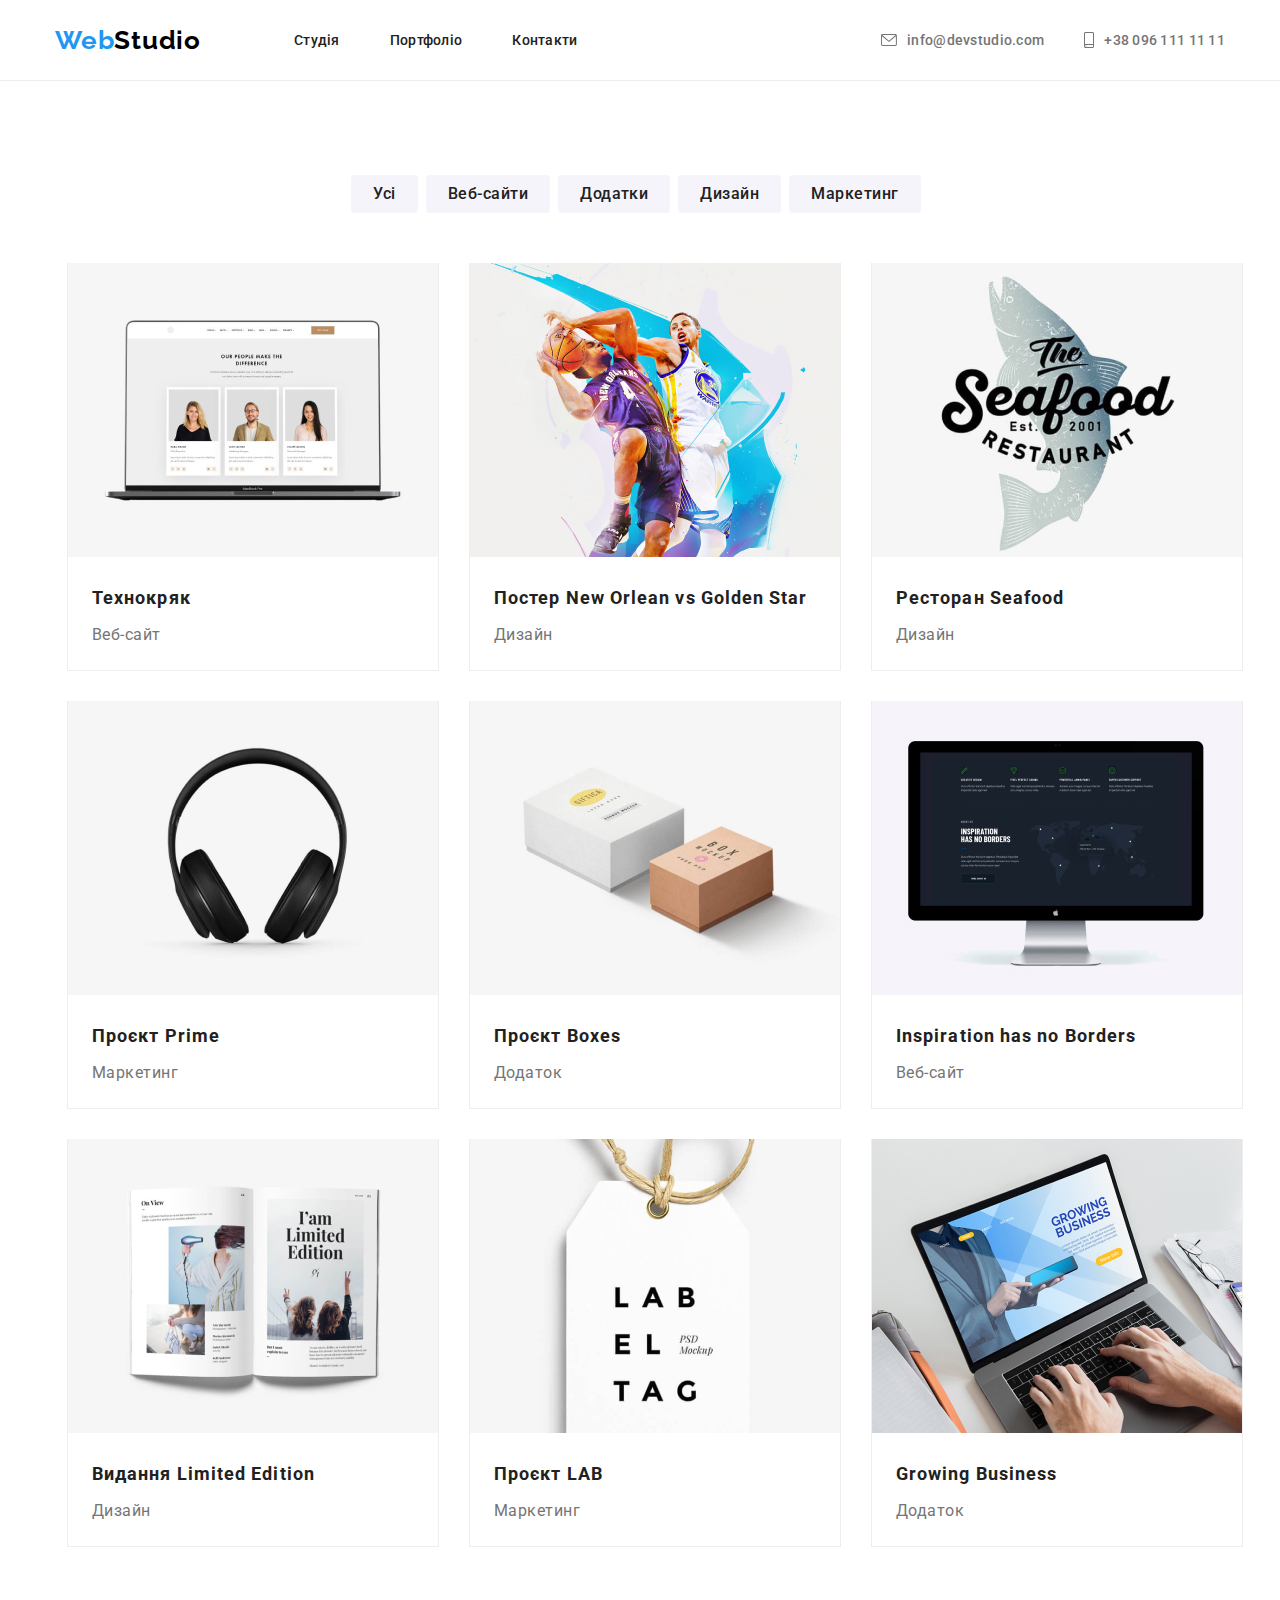
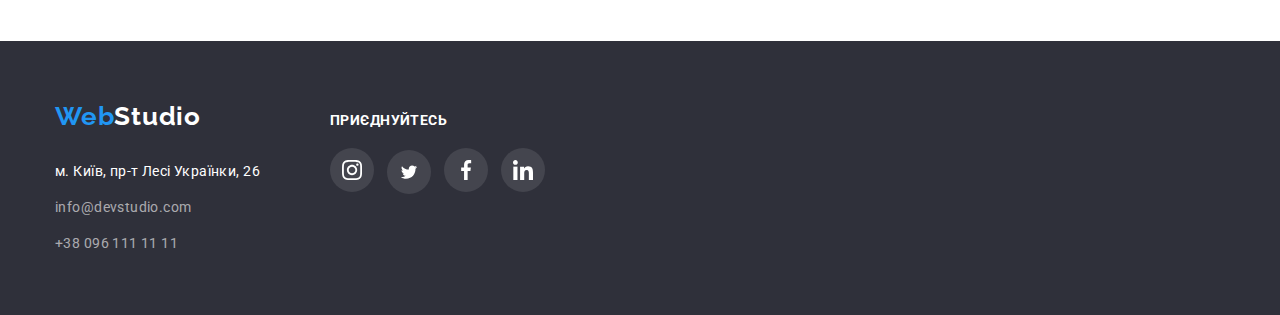
==== portfolio.html @ 7a222ff7 "55" ====
<!DOCTYPE html>
<html lang="en">
<head>
    <meta charset="UTF-8">
    <meta http-equiv="X-UA-Compatible" content="IE=edge">
    <meta name="viewport" content="width=device-width, initial-scale=1.0">
    <title>Document</title>
    <link rel="preconnect" href="https://fonts.googleapis.com">
    <link rel="preconnect" href="https://fonts.gstatic.com" crossorigin>
    <link href="https://fonts.googleapis.com/css2?family=Raleway:wght@700&family=Roboto:wght@400;500;700;900&display=swap" rel="stylesheet">
    <link rel="stylesheet" href="./css/styles.css">
</head>
<body>
     <!--Шапка-->
        <header class="page-header">
            <div class="container main-nav">
                <a class="logotip" href="./index.html"> <span class="logo">Web</span>Studio</a>
                <nav>
                    <ul class="site-nav">
                        <li class="item"><a href="" class="menu-items">Студія</a></li>
                        <li class="item"><a href="./portfolio.html" class="menu-items">Портфоліо</a></li>
                        <li class="item"><a href="" class="menu-items">Контакти</a></li>
                    </ul>
                </nav>
                <ul class="auth-nav">
                    <li class="item">
                        <a class="link" href="info@devstudio.com" >
                            <svg class="auth-nav-icon" width="16" height="12">
                                <use href="./images/icons.svg#icon-envelope"></use>
                            </svg>
                            info@devstudio.com</a>
                    </li>
                    <li class="item">
                        <a class="link" href="+380961111111" >
                            <svg class="auth-nav-icon" width="10" height="16">
                                <use href="./images/icons.svg#icon-smartphone"></use>
                            </svg>
                            +38 096 111 11 11</a>
                    </li>
                </ul>
            </div>
        </header>
        <!-- content -->
   <main class="content">
    <section class="section">
        <div class="container">
            <!-- button -->
        <ul class="buttons">
            <li class="buttons-list"><button class="button-item" type="button">Усі</button></li>
            <li class="buttons-list"><button class="button-item" type="button">Веб-сайти</button></li>
            <li class="buttons-list"><button class="button-item" type="button">Додатки</button></li>
            <li class="buttons-list"><button class="button-item" type="button">Дизайн</button></li>
            <li class="buttons-list"><button class="button-item" type="button">Маркетинг</button></li>
        </ul>
        <!-- card -->
        <ul class="main-list">
            <li class="bottom-list item">
                <a class="portfolio-link" href="">
                    <div class="portfolio-thumb">
                        <p class="overlay-text">Ресурс пропонує комплексні пропозиції з різним рівнем функціоналу та сервісів. Все це
                            дозволить
                            відвідувачу отримати
                            вичерпні відомості про компанію чи приватну особу.</p>
                        <img class="image" src="./images/fon.jpg" alt="Зображення працівників на екрані компютера" width="370" height="294">
                    </div>
                
                    <div class="portfolio-text">
                        <h3 class="small-title">Технокряк </h3>
                        <p class="small-text">Веб-сайт</p>
                    </div>
                </a>     
            </li>
            <li class="bottom-list item">
            <a class="portfolio-link" href="">
            
                    <div class="portfolio-thumb">
                    <p class="overlay-text">Ресурс пропонує комплексні пропозиції з різним рівнем функціоналу та сервісів. Все це дозволить
                        відвідувачу отримати
                        вичерпні відомості про компанію чи приватну особу.</p>
                <img src="./images/fon1.jpg" alt="Постер New Orlean vs Golden Star" width="370" height="294">
                </div>
                
                <div class="portfolio-text">
                <h3 class="small-title" >Постер New Orlean vs Golden Star </h3>
                 <p class="small-text" >Дизайн</p>
                </div>
            </a>
            </li>
            <li class="bottom-list item">
                <a class="portfolio-link" href="">
                
                    <div class="portfolio-thumb">
                        <p class="overlay-text">Ресурс пропонує комплексні пропозиції з різним рівнем функціоналу та сервісів. Все це
                            дозволить
                            відвідувачу отримати
                            вичерпні відомості про компанію чи приватну особу.</p>
                <img src="./images/fon2.jpg" alt="Лого ресторану Seafood" width="370" height="294">
                </div>
                
                <div class="portfolio-text">
                <h3 class="small-title" >Ресторан Seafood </h3>
                 <p class="small-text" >Дизайн</p>
                </div>
                </a>
            </li>
            <li class="bottom-list item">
                    <a class="portfolio-link" href="">
                    
                        <div class="portfolio-thumb">
                            <p class="overlay-text">Ресурс пропонує комплексні пропозиції з різним рівнем функціоналу та сервісів. Все це
                                дозволить
                                відвідувачу отримати
                                вичерпні відомості про компанію чи приватну особу.</p>
                <img src="./images/fon3.jpg" alt="Навушники" width="370" height="294">
                </div>
                
                <div class="portfolio-text">
                <h3 class="small-title" >Проєкт Prime </h3>
                 <p class="small-text" >Маркетинг</p>
                </div>
                </a>
            </li>
            <li class="bottom-list item">
                <a class="portfolio-link" href="">
                
                    <div class="portfolio-thumb">
                        <p class="overlay-text">Ресурс пропонує комплексні пропозиції з різним рівнем функціоналу та сервісів. Все це
                            дозволить
                            відвідувачу отримати
                            вичерпні відомості про компанію чи приватну особу.</p>
                <img src="./images/fon4.jpg" alt="Біла та коричнева коробки на столі" width="370" height="294">
                </div>
                
                <div class="portfolio-text">
                <h3 class="small-title" >Проєкт Boxes </h3>
                 <p class="small-text" >Додаток</p>
                </div>
                </a>
            </li>
            <li class="bottom-list item">
                <a class="portfolio-link" href="">
                
                    <div class="portfolio-thumb">
                        <p class="overlay-text">Ресурс пропонує комплексні пропозиції з різним рівнем функціоналу та сервісів. Все це
                            дозволить
                            відвідувачу отримати
                            вичерпні відомості про компанію чи приватну особу.</p>
                <img src="./images/fon5.jpg" alt="Постер New Orlean vs Golden Star" width="370" height="294"> 
                </div>
                
                <div class="portfolio-text">
                <h3 class="small-title" >Inspiration has no Borders </h3>
                 <p class="small-text" >Веб-сайт</p>
                </div>
                </a>
            </li>
            <li class="bottom-list item">
                <a class="portfolio-link" href="">
                
                    <div class="portfolio-thumb">
                        <p class="overlay-text">Ресурс пропонує комплексні пропозиції з різним рівнем функціоналу та сервісів. Все це
                            дозволить
                            відвідувачу отримати
                            вичерпні відомості про компанію чи приватну особу.</p>
                <img src="./images/fon6.jpg" alt="Зображення видання Limited Edition" width="370" height="294">
            </div>
            
            <div class="portfolio-text">
                <h3 class="small-title" >Видання Limited Edition </h3>
                 <p class="small-text" >Дизайн</p>
                </div>
                </a>
            </li>
            <li class="bottom-list item">
                <a class="portfolio-link" href="">
                
                    <div class="portfolio-thumb">
                        <p class="overlay-text">Ресурс пропонує комплексні пропозиції з різним рівнем функціоналу та сервісів. Все це
                            дозволить
                            відвідувачу отримати
                            вичерпні відомості про компанію чи приватну особу.</p>
                <img src="./images/fon7.jpg" alt="Постер LAB" width="370" height="294">
                </div>
                
                <div class="portfolio-text">
                <h3 class="small-title" >Проєкт LAB </h3>
                 <p class="small-text" >Маркетинг</p>
                </div>
                </a>
            </li>
            <li class="bottom-list item">
                <a class="portfolio-link" href="">
                
                    <div class="portfolio-thumb">
                        <p class="overlay-text">Ресурс пропонує комплексні пропозиції з різним рівнем функціоналу та сервісів. Все це
                            дозволить
                            відвідувачу отримати
                            вичерпні відомості про компанію чи приватну особу.</p>
                <img src="./images/fon8.jpg" alt="Ноутбук" width="370" height="294">
                </div>
                
                <div class="portfolio-text">
                <h3 class="small-title" >Growing Business </h3>
                 <p class="small-text" >Додаток</p>
                </div>
                </a>
            </li>
        </ul>
    </div>
      </section>
   </main>
   <!--Підвал-->
<footer class="footers">
    <div class="container foot">
        <div class="footer-column">
            <a class="footer-logo" href="./index.html"> <span class="logo">Web</span>Studio</a>
            <address class="adres-footer">
                <p class="adres">м. Київ, пр-т Лесі Українки, 26</p>
                <a href="info@devstudio.com" class="link-footer">info@devstudio.com</a> <br>
                <a href="+380961111111" class="link-footer">+38 096 111 11 11</a>
            </address>
        </div>
        <!-- social -->
        <div class="join-in">
            <p class="text-footer">Приєднуйтесь</p>
            <div class="social-blok">
                <a class="social-footer" href=""><svg class="social-link" width="20" height="20">
                        <use href="./images/icons.svg#icon-instagram"></use>
                    </svg></a>
                <a class="social-footer" href=""><svg class="social-link" width="20" height="16.25">
                        <use href="./images/icons.svg#icon-twitter"></use>
                    </svg></a>
                <a class="social-footer" href=""><svg class="social-link" width="20" height="20">
                        <use href="./images/icons.svg#icon-facebook"></use>
                    </svg></a>
                <a class="social-footer" href=""><svg class="social-link" width="20" height="20">
                        <use href="./images/icons.svg#icon-linkedin"></use>
                    </svg></a>

            </div>
        </div>
    </div>
</footer>
</body>
</html>
---- css/styles.css ----
:root {
   --primary-text-color:#212121;
   --secondary-text-color:#757575;
   --activ-text-color:#2196F3;
   --hero-text-color:#FFFFFF;
   --primery-background-color:Frgba(255, 255, 255, 1);
   --hero-background-color:#2F303A;
   --header-background-color:#FFFFFF;
   --section-background-color:#F5F4FA;
   --footer-link-color:rgba(255, 255, 255, 0.6);
}
html{
    box-sizing: border-box;
}
*,
*::before,
*::after{
    box-sizing:inherit;
}
   /* header */

   .container{
    width: 1200px;
    padding-right: 15px;
    padding-left: 15px;
    margin: 0 auto;
   }
 .page-header {
    background-color: var(--header-background-color);
    border-bottom: 1px solid #ECECEC;
    
 }
 .main-nav{
    display: flex;
    align-items: center;
 }

 .logo{
    color: var(--activ-text-color);
 }
 .logotip{
    font-family: 'Raleway', sans-serif;
    font-weight: 700;
    font-size: 26px;
    line-height: 1.17;
    color: #000000;
    letter-spacing: 0.03em;
  text-decoration: none;
  margin-right: 93px;
 }
 ul{
    list-style: none;
    padding: 0;
    margin: 0;
 }
 h1,h2,h3,p{
    padding: 0;
    margin: 0; 
 }
 .site-nav{
    display: flex;
    margin-right: auto;
 }

 .menu-items:hover::after
{
    position: absolute;
    bottom: 0;
    left: 0;
    content: "";
        width: 100%;
        height: 4px;
    background-color: var(--activ-text-color);
    border-radius: 2px;
 }
 .site-nav .item:not(:last-child) {
margin-right: 50px;
 }
 .menu-items{
    position: relative;
    display: block;
    padding-top: 32px;
    padding-bottom: 32px;
    font-weight: 500;
    line-height: 1.17;
    letter-spacing: 0.02em;
  color: var(--primary-text-color); 
  text-decoration: none;

  transition-property: color;
  transition-duration: 250ms;
  transition-timing-function: cubic-bezier(0.4, 0, 0.2, 1);
 }
 .menu-items:hover,
 .menu-items:focus{
    color: var(--activ-text-color);
 }
 .auth-nav{
    display: flex;
    margin-left: auto;
 }
 .auth-nav .item:not(:last-child){
    margin-right: 40px;
 }
 .auth-nav-icon{
    display: flex;
    justify-content: center;
    align-items: center;
    margin-right: 10px;
    fill: currentColor;

   
 }
 .auth-nav-icon:hover,
 .auth-nav-icon:focus{
    color: var(--activ-text-color);
 }
 .link{
    font-weight: 500;
    padding-top: 32px;
    padding-bottom: 32px;
    font-style: normal;
    color: var(--secondary-text-color);
    text-decoration: none;
    letter-spacing: 0.02em;
    line-height: 1.17;
    display: flex;
        justify-content: center;
        align-items: center;
        transition-property: color;
            transition-duration: 250ms;
            transition-timing-function: cubic-bezier(0.4, 0, 0.2, 1);
 }
 .link:hover,
 .link:focus{
    color: var(--activ-text-color);

    
 }
/* body */

body{
    color: var(--primary-text-color);
    font-family: 'Roboto', sans-serif;
    font-size: 14px;
    cursor: default;
    padding: 0;
    margin: 0; 
}

/* hero */

.hero{
    background-color: var(--hero-background-color) ;
    background-image: linear-gradient(rgba(47, 48, 58, 0.4), rgba(47, 48, 58, 0.4)), url(../images/Img\ \(3\).jpg);
    background-repeat: no-repeat;
    background-position: center;
    text-align: center;
    padding-bottom: 200px;
    padding-top: 200px;
   
}
.hero-title{
    color: var(--hero-text-color);
    font-weight: 900;
    text-transform: uppercase;
    font-size: 44px;
    line-height: 1.36;
    letter-spacing: 0.06em;
    margin-bottom: 30px;
}
/* button */

.button{
    font-family: inherit;
    font-weight: 700;
    font-size: 16px;
    line-height: 1.87;
    text-align: center;
    letter-spacing: 0.06em;
    color: var(--hero-text-color);
    background-color: var(--activ-text-color);
    cursor: pointer;
    border-radius: 4px;
    padding: 10px 24px;
    border: 0px;
    min-width: 200px;

  

}
.backdrop{
    position: fixed;
    top: 0;
    left: 0;
    width: 100%;
    height: 100%;
    background-color: rgba(0, 0, 0, 0.2);;
}
.backdrop.is-hidden{
    opacity: 0;
    pointer-events: none;
}
.modal{
    position: relative;
    height: 581px;
    width: 528px;
    background-color: var(--header-background-color);
    position: absolute;
    top: 50%;
    left: 50%;
    transform: translate(-50%, -50%);
    box-shadow: 0px 1px 3px rgba(0, 0, 0, 0.12), 0px 1px 1px rgba(0, 0, 0, 0.14), 0px 2px 1px rgba(0, 0, 0, 0.2);
        border-radius: 4px;
}
.modal-button{
    position: absolute;
   top: 8px;
   right: 8px;
display: inline-flex;
    justify-content: center;
    align-items: center;
    width: 30px;
    height: 30px;
    border: 1px solid rgba(0, 0, 0, 0.1);
    border-radius: 50%;
    background-color: var(--header-background-color);

}
/* .social-footer {
    display: inline-flex;
    justify-content: center;
    align-items: center;
    width: 44px;
    height: 44px;
    border-radius: 50%;
    color: var(--hero-text-color);
    background-color: rgba(255, 255, 255, 0.1);
    ;
} */
/* section */

.section{
    background-color: var(--primery-background-color);
    padding-top: 94px;
    padding-bottom: 94px;
}
.features{
padding-bottom: 0;
}
.preference{
    display: flex;
}
.preference-list{
    width: 270px;
}
.preference-list:not(:last-child){
    margin-right: 30px;
}
.preference-list .icon{
    width: 270px;
    height: 120px;
    background-color: var(--section-background-color);
    border-radius: 4px;
    margin-bottom: 30px;
    display: flex; 
    justify-content: center;
    align-items: center;

   
}
/* .preference-list::before{
    display: block;
    content: "";
    height: 120px;
    background-size: contain;
    background-repeat: no-repeat;
    background-position: center;
    border-radius: 4px;
background-color:rgba(245, 244, 250, 1);
margin-bottom: 30px;
} */
.title-item{
    font-weight: 700;
    font-size: 14px;
    text-transform: uppercase;   
    letter-spacing: 0.03em;
    line-height: 1.17;
    margin-bottom: 10px;
}
.section-title{
    font-weight: 700; 
    text-align: center;
    font-size: 36px;
    letter-spacing: 0.03em;
    line-height: 1.17;
    margin-bottom: 50px;
}
.photo-section{
   display: flex; 
}
.photo{
    margin-right: 30px;
    position: relative;
}
.photo:nth-child(3n){
    margin-right: o;
}
.label{
    position: absolute;
    height: 70px;
    width: 100%;
    background-color: rgba(47, 48, 58, 0.8);;

    bottom: 3px;
    right: 0;
   

}
.label-text{
    position: absolute;
    transform: translate(-50%, -50%);
    top: 50%;
    left: 50%;

    font-weight: 700;
    text-align: center;
    text-transform: uppercase;
    line-height: 1.14;
    letter-spacing: 0.03em;
    color: var(--header-background-color);
}
.text{
    color: var(--secondary-text-color);
    line-height: 1.71;
    letter-spacing: 0.03em;
    
   
}
.section-team{
    background-color: var(--section-background-color);
    padding-top: 94px;
    padding-bottom: 94px;
}
.title{
    font-weight: 500;
    font-size: 16px;
    letter-spacing: 0.03em;
    line-height: 1.18;
    margin-bottom: 10px;
}
.main-team{
    display: flex;
}

.card{
    background-color: rgba(255, 255, 255, 1);
    margin-right: 30px;
    box-shadow: 0px 1px 3px rgba(0, 0, 0, 0.12), 0px 1px 1px rgba(0, 0, 0, 0.14), 0px 2px 1px rgba(0, 0, 0, 0.2);
}
.card:nth-child(4n){
    margin-right: 0;
}
.text-card{
    color: var(--secondary-text-color);
    line-height: 1.71;
    letter-spacing: 0.03em;
}
.bottom-card{
    padding-top: 30px;
    padding-bottom: 30px;
    text-align: center; 
}
.card-links{
    display: flex;
        align-items: center;
        justify-content: center;
    margin-top: 16px;
}
.card-logo{
    display: flex;
    justify-content: center;
    align-items: center;
    width: 44px;
    height: 44px;
    border-radius: 50%;
    color: #AFB1B8; 
     
    
    transition-property: color, background-color;
        transition-duration: 250ms;
        transition-timing-function: cubic-bezier(0.4, 0, 0.2, 1);
}
.card-logo:hover,
.card-logo:focus{
    background-color: var(--activ-text-color);
    color: var(--header-background-color);
}

.card-social-logo{
fill: currentColor;
}
.card-logo:not(:last-child){
    margin-right: 10px;
}
.company-list{
    display: flex;
    justify-content: center;
    
}

.company{
    padding: 0 0;
    display: flex;
    cursor: pointer;
    border: 1px solid #AFB1B8;
    border-radius: 4px;
    width: 170px;
    height: 92px;
    margin-right: 30px;
    justify-content: center;
        align-items: center;
        fill: rgba(175, 177, 184, 1);
        background-color: var(--primery-background-color) ;

        transition-property: fill,border;
            transition-duration: 250ms;
            transition-timing-function: cubic-bezier(0.4, 0, 0.2, 1);
}
/* .company:not(:last-child) {
    margin-right: 30px;
}  */
.company:hover,
.company:focus{
    fill: var(--activ-text-color);
    border: 1px solid var(--activ-text-color)
}

/* footer */ 
.footers {
    display: flex;
    
    background-color: var(--hero-background-color);
    padding-top: 60px;
    padding-bottom: 60px;
}
.container.foot{
    display: flex;
    align-items: baseline;
}

.footer-column{
    display: inline-block;
}

.footer-logo {
    display: flex;

    font-family: 'Raleway', sans-serif;
    color: var(--header-background-color);
    text-decoration: none;
    font-weight: 700;
    font-size: 26px;
    letter-spacing: 0.03em;
    line-height: 1.18;
}

.adres-footer{
display: inline-block;
}

.adres {
    display: flex;
    font-style: normal;
    color: var(--header-background-color);
    font-size: 14px;
    line-height: 1.71;
    letter-spacing: 0.03em;
    margin-top: 28px;
}

.link-footer {
    display: inline-block;
    color: var(--footer-link-color);
    font-style: normal;
    line-height: 1.71;
    text-decoration: none;
    letter-spacing: 0.03em;
    margin-top: 12px;
}
.join-in{
    margin-left: 70px;
}
.text-footer{
    font-weight: 700;
    letter-spacing: 0.03em;
    line-height: 1.17;
    text-transform: uppercase;
    color: var(--header-background-color);

    margin-bottom: 20px;
}


.social-footer {
    display: inline-flex;
    justify-content: center;
    align-items: center;
    width: 44px;
    height: 44px;
    border-radius: 50%;
    color: var(--hero-text-color);
    background-color: rgba(255, 255, 255, 0.1);

    transition-property: background-color ;
    transition-timing-function: cubic-bezier(0.4, 0, 0.2, 1);
    transition-duration: 250ms;
}

.social-footer:hover,
.social-footer:focus {
    background-color: var(--activ-text-color);
   
}

.social-link {
    fill: currentColor;
}

.social-footer:not(:last-child) {
    margin-right: 10px;
}

/* portfolio */

.buttons{
    display: flex;
    justify-content: center;
    border: #000000;
}
.button-item {
    font-family: inherit;
    font-weight: 500;
    font-size: 16px;
    line-height: 1.62;
    letter-spacing: 0.03em;
    color: #212121;
    background-color: var(--section-background-color);
    border-radius: 4px;
    margin-right: 8px;
    padding-left: 22px;
    padding-top: 6px;
    padding-right: 22px;
    padding-bottom: 6px ;
    border: transparent;
  
    transition-property:color, background-color, box-shadow ;
    transition-duration: 250ms;
    transition-timing-function: cubic-bezier(0.4, 0, 0.2, 1);
}
.buttons-list:last-child{
    margin-right: 0;
}
.button-item:hover,
.button-item:focus{
    color: var( --hero-text-color);
    background-color: var(--activ-text-color);
    cursor: pointer;
    box-shadow: 0px 3px 1px rgba(0, 0, 0, 0.1), 0px 1px 2px rgba(0, 0, 0, 0.08), 0px 2px 2px rgba(0, 0, 0, 0.12);
}

.main-list{
    display: flex;
    flex-wrap: wrap;
    width: 1200px;
    justify-content: center;
    margin-top: 50px;
}

.main-list .item{
    margin-right: 30px;
    margin-bottom: 30px;    
}
.main-list .item:nth-child(3n+3) {
    margin-right: 0;
}
.main-list .item:nth-last-child(-n+3){
    margin-bottom: 0;
}
 
.portfolio-link{

    display: block;
    background-color: rgba(255, 255, 255, 1);
    text-decoration: none;
    border-bottom: 1px solid rgba(238, 238, 238, 1);
        border-left: 1px solid rgba(238, 238, 238, 1);
        border-right: 1px solid rgba(238, 238, 238, 1);
    transition-property: box-shadow;
        transition-duration: 250ms;
        transition-timing-function: cubic-bezier(0.4, 0, 0.2, 1);
       
}
.portfolio-link:hover{
        box-shadow: 0px 1px 1px rgba(0, 0, 0, 0.12), 0px 4px 4px rgba(0, 0, 0, 0.06), 1px 4px 6px rgba(0, 0, 0, 0.16);
}


.portfolio-thumb{
    position: relative;
    overflow: hidden;
}
.overlay-text{
    font-size: 18px;
    letter-spacing: 0.03em;
    line-height: 1.55;
    align-items: center;
    color: var(--header-background-color);
    padding: 63px 24px ;
    

    position: absolute;
    top: 0;
    left: 0;
    width: 100%;
    height: 100%;
    background-color: rgba(33, 150, 243, 0.9);
    transform: translateY(100%);
    transition-property: transform;
    transition-duration: 250ms;
    transition-timing-function: cubic-bezier(0.4, 0, 0.2, 1);
    opacity: 0;
    
    
}
.portfolio-link:hover .overlay-text{
    transform: translateY(0);
    opacity: 1;
    overflow: hidden;
}

.small-title{
    color: var(--primary-text-color);
    font-weight: 700;
    font-size: 18px;
    line-height: 2;
    letter-spacing: 0.06em;
    text-align: left;
    margin-top: 20px;
    margin-left: 24px;
   
}
.small-text{
color: var(--secondary-text-color);
font-size: 16px;
line-height: 1.87;
letter-spacing: 0.03em;
text-align: left;
margin-top: 4px;
margin-bottom: 20px;
margin-left: 24px;
}
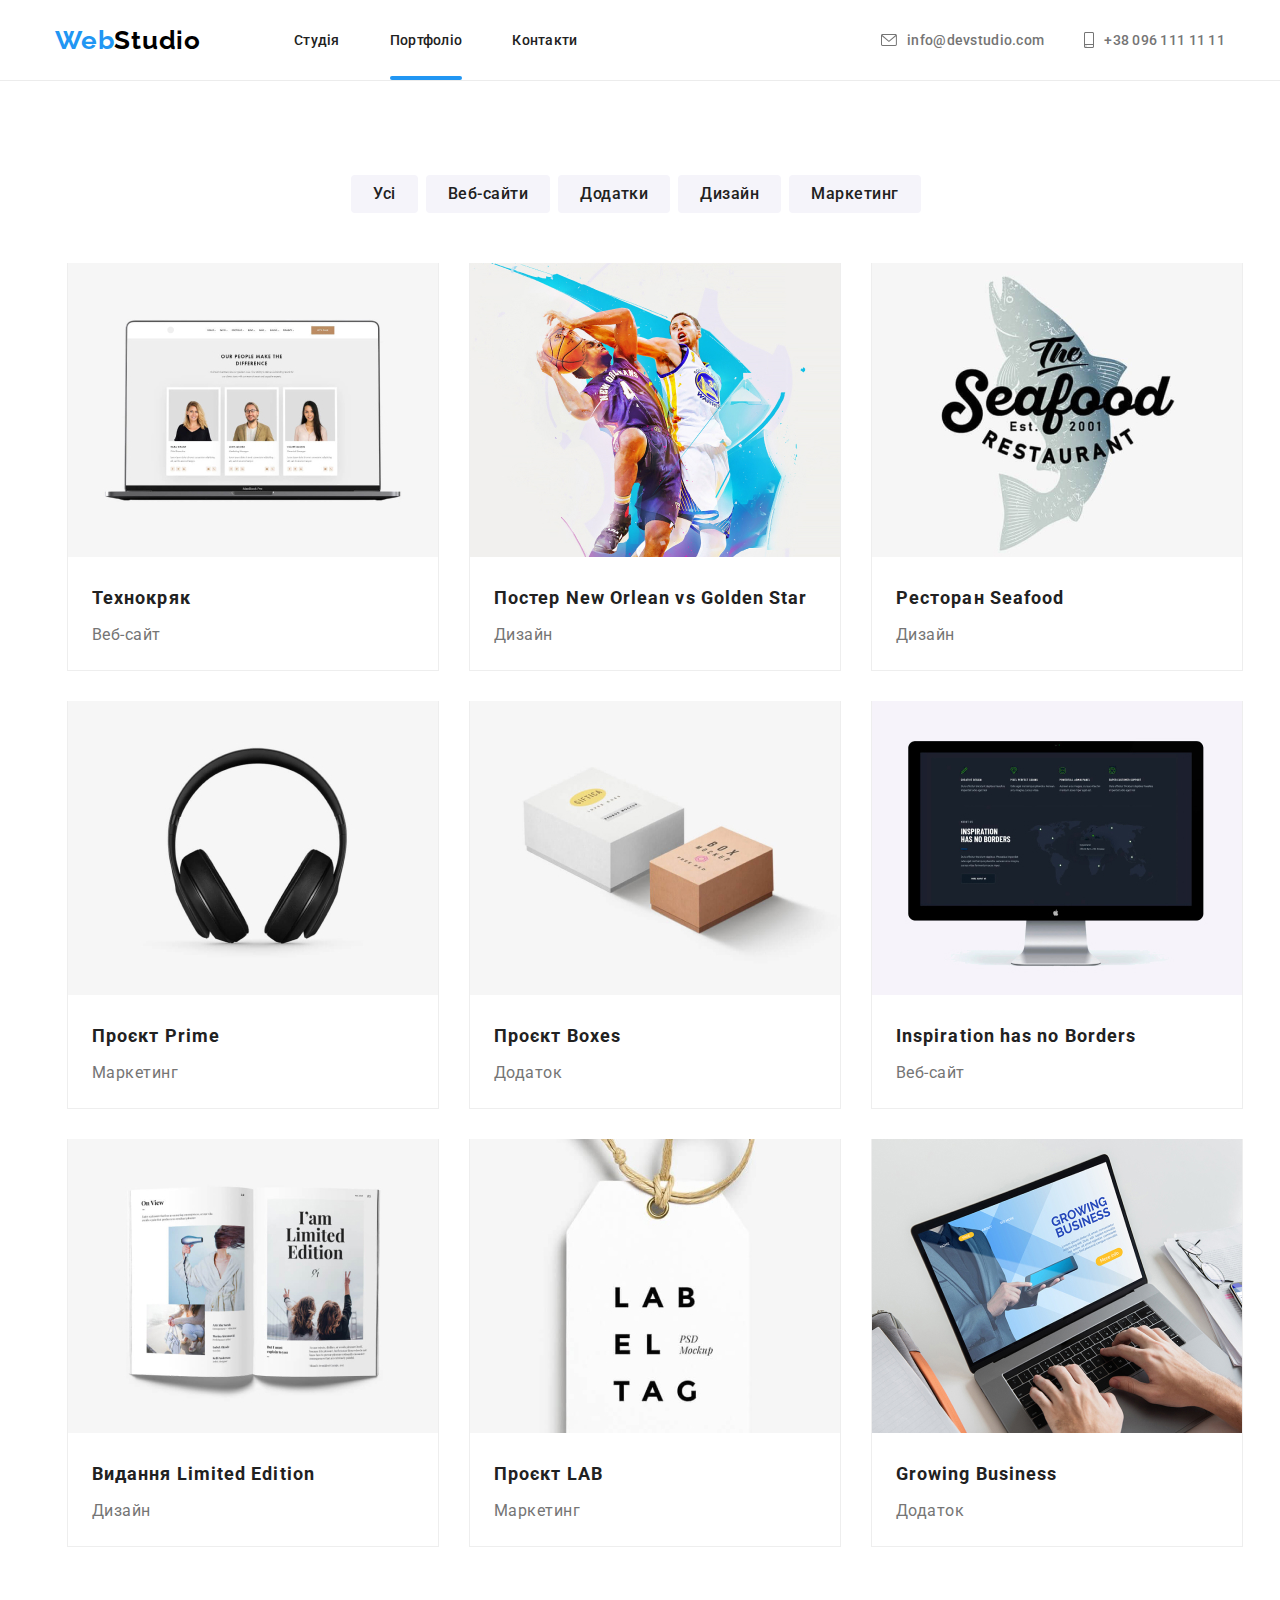
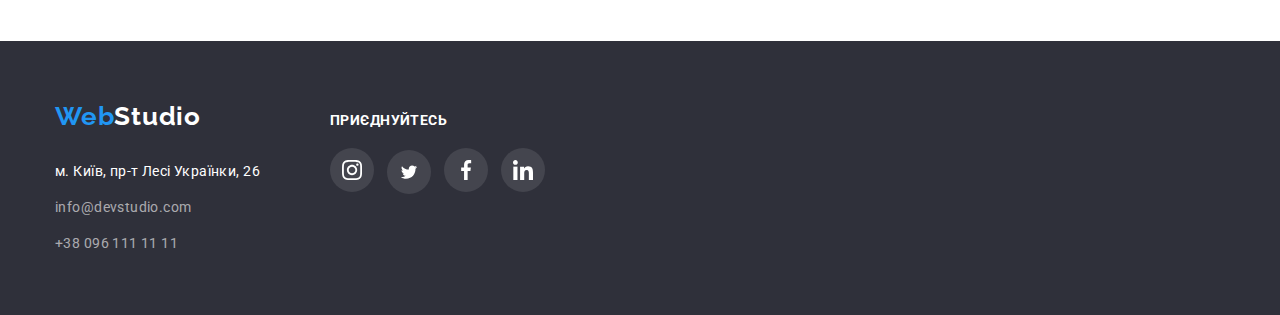
==== commit fea3156c: "111" ====
--- a/portfolio.html
+++ b/portfolio.html
@@ -17,8 +17,8 @@
                 <a class="logotip" href="./index.html"> <span class="logo">Web</span>Studio</a>
                 <nav>
                     <ul class="site-nav">
-                        <li class="item"><a href="" class="menu-items">Студія</a></li>
-                        <li class="item"><a href="./portfolio.html" class="menu-items">Портфоліо</a></li>
+                        <li class="item"><a href="./index.html" class="menu-items">Студія</a></li>
+                        <li class="item"><a href="./portfolio.html" class="menu-items current">Портфоліо</a></li>
                         <li class="item"><a href="" class="menu-items">Контакти</a></li>
                     </ul>
                 </nav>
--- a/css/styles.css
+++ b/css/styles.css
@@ -61,8 +61,19 @@
     display: flex;
     margin-right: auto;
  }
-
- .menu-items:hover::after
+ .menu-items.current::after{
+    position: absolute;
+    bottom: 0;
+    left: 0;
+    content: "";
+        width: 100%;
+        height: 4px;
+    background-color: var(--activ-text-color);
+    border-radius: 2px;
+ }
+
+ .menu-items:hover::after,
+ .menu-items:focus:after
 {
     position: absolute;
     bottom: 0;
@@ -195,11 +206,16 @@
     left: 0;
     width: 100%;
     height: 100%;
-    background-color: rgba(0, 0, 0, 0.2);;
+    background-color: rgba(0, 0, 0, 0.2);
+    transition-property: opacity;
+        transition-duration: 250ms;
+        transition-timing-function: cubic-bezier(0.4, 0, 0.2, 1);
+
 }
 .backdrop.is-hidden{
     opacity: 0;
     pointer-events: none;
+
 }
 .modal{
     position: relative;
@@ -244,6 +260,7 @@
     background-color: var(--primery-background-color);
     padding-top: 94px;
     padding-bottom: 94px;
+   
 }
 .features{
 padding-bottom: 0;
@@ -629,13 +646,16 @@
     transition-property: transform;
     transition-duration: 250ms;
     transition-timing-function: cubic-bezier(0.4, 0, 0.2, 1);
-    opacity: 0;
+   
+
+    
     
     
 }
 .portfolio-link:hover .overlay-text{
     transform: translateY(0);
-    opacity: 1;
+  
+   
     overflow: hidden;
 }
 
